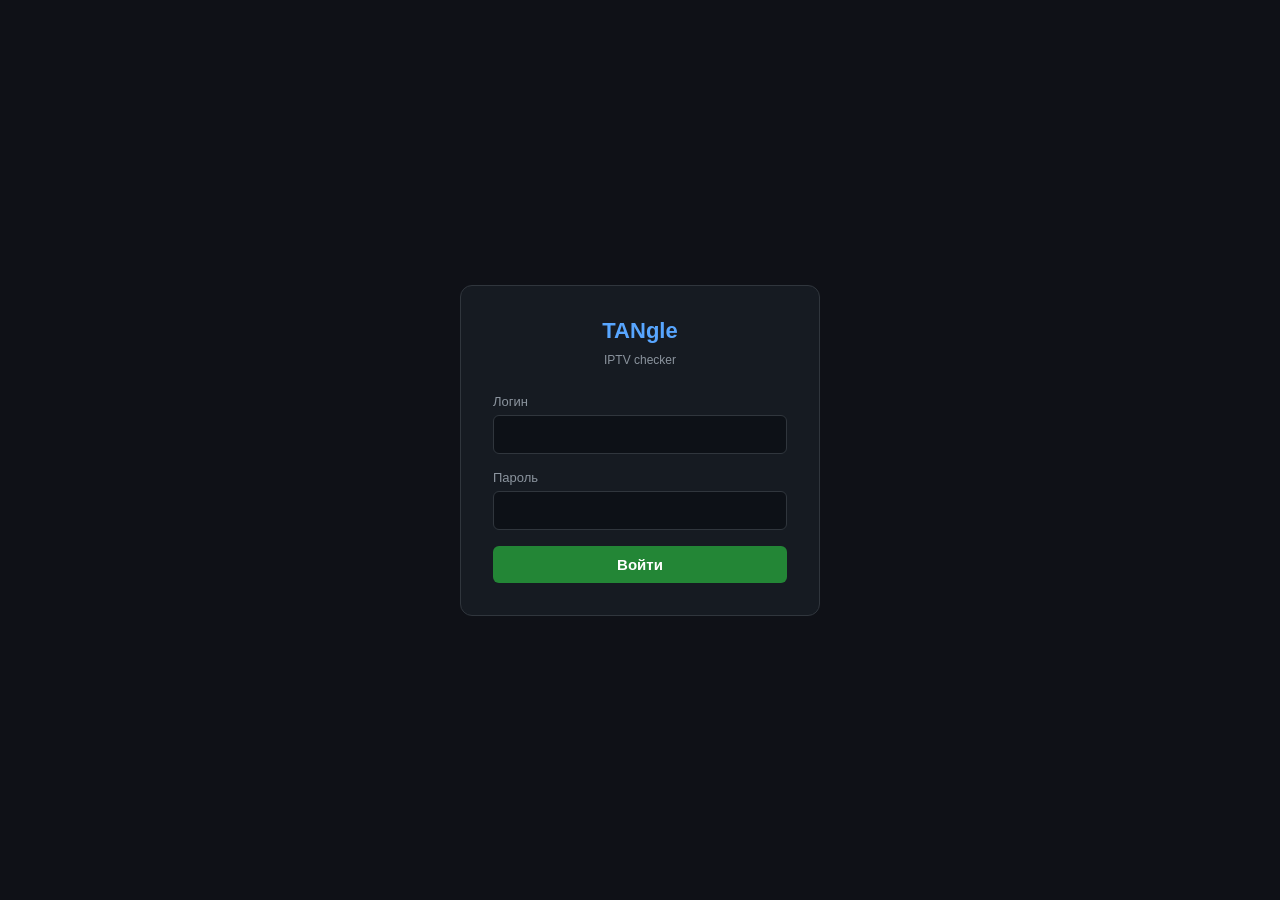
==== static/login.html @ e51e0ede "Initial release: TANgle IPTV Checker - Web interface for checking IPTV playlists - EPG (Electronic P" ====
<!DOCTYPE html>
<html lang="ru">
<head>
    <meta charset="UTF-8">
    <meta name="viewport" content="width=device-width, initial-scale=1.0">
    <title>TANgle - Вход</title>
    <style>
        * { margin: 0; padding: 0; box-sizing: border-box; }
        body { font-family: -apple-system, BlinkMacSystemFont, 'Segoe UI', Roboto, sans-serif; background: #0f1117; color: #e1e4e8; min-height: 100vh; display: flex; align-items: center; justify-content: center; }
        .login-box { background: #161b22; border: 1px solid #30363d; border-radius: 12px; padding: 32px; width: 360px; }
        .login-box h1 { text-align: center; color: #58a6ff; margin-bottom: 24px; font-size: 22px; }
        .form-group { margin-bottom: 16px; }
        .form-group label { display: block; font-size: 13px; color: #8b949e; margin-bottom: 6px; }
        .form-group input { width: 100%; background: #0d1117; border: 1px solid #30363d; color: #e1e4e8; padding: 10px 14px; border-radius: 6px; font-size: 15px; }
        .form-group input:focus { border-color: #58a6ff; outline: none; }
        .btn { width: 100%; background: #238636; color: #fff; border: none; padding: 10px 16px; border-radius: 6px; cursor: pointer; font-size: 15px; font-weight: 600; }
        .btn:hover { background: #2ea043; }
        .error { background: #da363320; border: 1px solid #da3633; color: #f85149; padding: 10px; border-radius: 6px; margin-bottom: 16px; font-size: 14px; text-align: center; display: none; }
    </style>
</head>
<body>
    <div class="login-box">
        <h1>TANgle<br><span style="font-size:12px;color:#8b949e;font-weight:400;">IPTV checker</span></h1>
        <div class="error" id="error-msg">Неверный логин или пароль</div>
        <form onsubmit="doLogin(event)">
            <div class="form-group">
                <label>Логин</label>
                <input type="text" id="login" autocomplete="username" required>
            </div>
            <div class="form-group">
                <label>Пароль</label>
                <input type="password" id="password" autocomplete="current-password" required>
            </div>
            <button type="submit" class="btn">Войти</button>
        </form>
    </div>
    <script>
    async function doLogin(e) {
        e.preventDefault();
        document.getElementById('error-msg').style.display = 'none';
        const res = await fetch('/api/login', {
            method: 'POST',
            headers: {'Content-Type': 'application/json'},
            body: JSON.stringify({
                login: document.getElementById('login').value,
                password: document.getElementById('password').value
            })
        });
        if (res.ok) {
            window.location.href = '/';
        } else {
            document.getElementById('error-msg').style.display = 'block';
        }
    }
    </script>
</body>
</html>
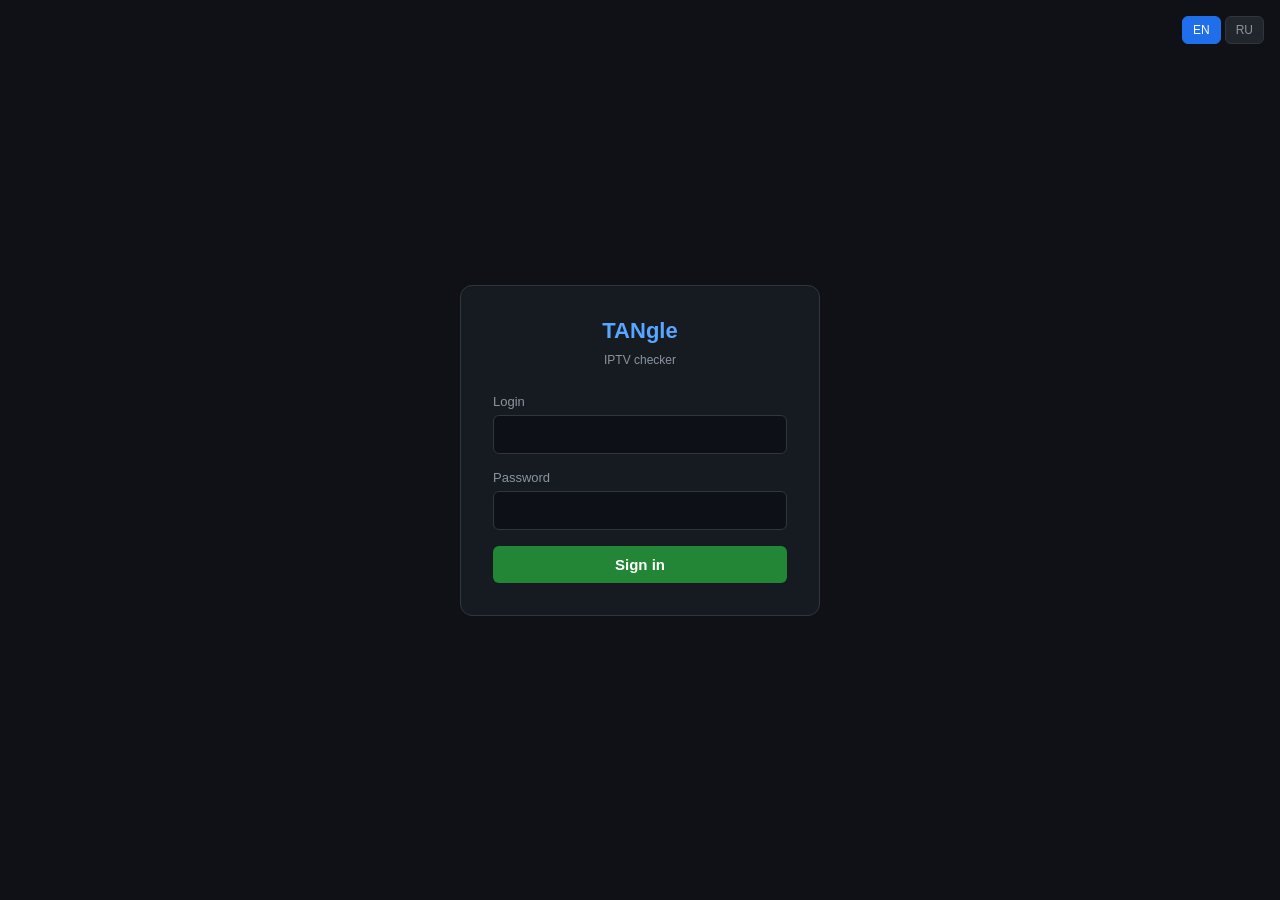
==== commit 354c94f4: "Add multilingual support (EN/RU) and UI improvements - Added translations.js with 100+ strings for E" ====
--- a/static/login.html
+++ b/static/login.html
@@ -1,9 +1,9 @@
 <!DOCTYPE html>
-<html lang="ru">
+<html lang="en">
 <head>
     <meta charset="UTF-8">
     <meta name="viewport" content="width=device-width, initial-scale=1.0">
-    <title>TANgle - Вход</title>
+    <title>TANgle - Login</title>
     <style>
         * { margin: 0; padding: 0; box-sizing: border-box; }
         body { font-family: -apple-system, BlinkMacSystemFont, 'Segoe UI', Roboto, sans-serif; background: #0f1117; color: #e1e4e8; min-height: 100vh; display: flex; align-items: center; justify-content: center; }
@@ -16,25 +16,51 @@
         .btn { width: 100%; background: #238636; color: #fff; border: none; padding: 10px 16px; border-radius: 6px; cursor: pointer; font-size: 15px; font-weight: 600; }
         .btn:hover { background: #2ea043; }
         .error { background: #da363320; border: 1px solid #da3633; color: #f85149; padding: 10px; border-radius: 6px; margin-bottom: 16px; font-size: 14px; text-align: center; display: none; }
+        .lang-switch { position: absolute; top: 16px; right: 16px; display: flex; gap: 4px; }
+        .lang-btn { background: #21262d; border: 1px solid #30363d; color: #8b949e; padding: 6px 10px; border-radius: 6px; cursor: pointer; font-size: 12px; }
+        .lang-btn.active { background: #1f6feb; color: #fff; border-color: #1f6feb; }
     </style>
 </head>
 <body>
+    <div class="lang-switch">
+        <button class="lang-btn active" onclick="setLoginLang('en')">EN</button>
+        <button class="lang-btn" onclick="setLoginLang('ru')">RU</button>
+    </div>
     <div class="login-box">
         <h1>TANgle<br><span style="font-size:12px;color:#8b949e;font-weight:400;">IPTV checker</span></h1>
-        <div class="error" id="error-msg">Неверный логин или пароль</div>
+        <div class="error" id="error-msg">Invalid login or password</div>
         <form onsubmit="doLogin(event)">
             <div class="form-group">
-                <label>Логин</label>
+                <label id="lbl-login">Login</label>
                 <input type="text" id="login" autocomplete="username" required>
             </div>
             <div class="form-group">
-                <label>Пароль</label>
+                <label id="lbl-password">Password</label>
                 <input type="password" id="password" autocomplete="current-password" required>
             </div>
-            <button type="submit" class="btn">Войти</button>
+            <button type="submit" class="btn" id="btn-submit">Sign in</button>
         </form>
     </div>
     <script>
+    const loginTranslations = {
+        ru: { login: 'Логин', password: 'Пароль', submit: 'Войти', error: 'Неверный логин или пароль' },
+        en: { login: 'Login', password: 'Password', submit: 'Sign in', error: 'Invalid login or password' }
+    };
+
+    function setLoginLang(lang) {
+        localStorage.setItem('lang', lang);
+        const tr = loginTranslations[lang];
+        document.getElementById('lbl-login').textContent = tr.login;
+        document.getElementById('lbl-password').textContent = tr.password;
+        document.getElementById('btn-submit').textContent = tr.submit;
+        document.getElementById('error-msg').textContent = tr.error;
+        document.querySelectorAll('.lang-btn').forEach(b => b.classList.remove('active'));
+        event.target.classList.add('active');
+    }
+
+    const savedLang = localStorage.getItem('lang') || 'en';
+    if (savedLang === 'ru') setLoginLang('ru');
+
     async function doLogin(e) {
         e.preventDefault();
         document.getElementById('error-msg').style.display = 'none';
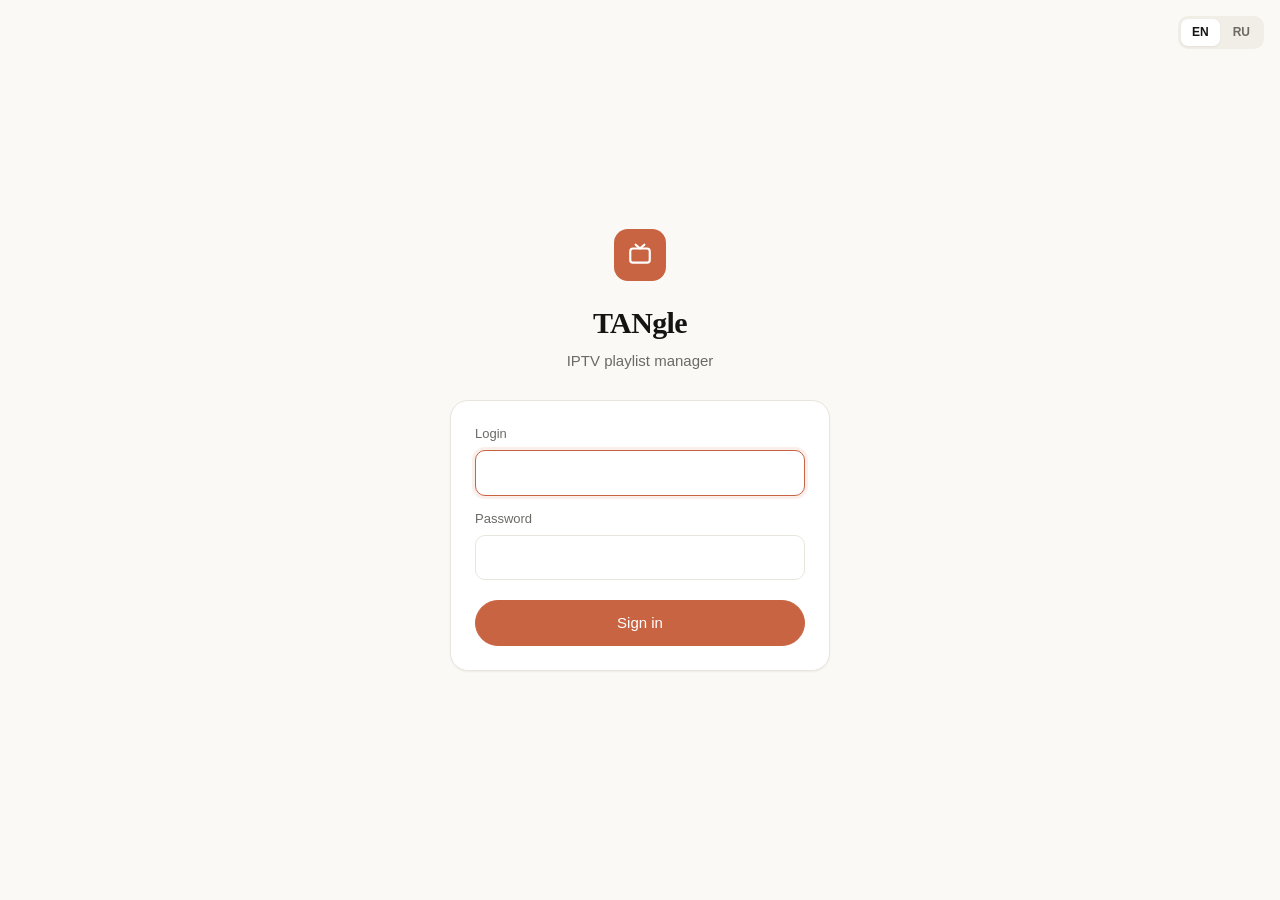
==== commit d1b4d546: "v2.1: Fix TV guide, secure API, new design, settings in .env - EPG: one source per channel, ids matc" ====
--- a/static/login.html
+++ b/static/login.html
@@ -1,81 +1,90 @@
 <!DOCTYPE html>
-<html lang="en">
+<html lang="ru" data-theme="auto">
 <head>
     <meta charset="UTF-8">
     <meta name="viewport" content="width=device-width, initial-scale=1.0">
-    <title>TANgle - Login</title>
+    <title>TANgle — Вход</title>
+    <script>try{document.documentElement.setAttribute('data-theme',localStorage.getItem('theme')||'auto')}catch(e){}</script>
+    <link rel="stylesheet" href="/static/theme.css">
     <style>
-        * { margin: 0; padding: 0; box-sizing: border-box; }
-        body { font-family: -apple-system, BlinkMacSystemFont, 'Segoe UI', Roboto, sans-serif; background: #0f1117; color: #e1e4e8; min-height: 100vh; display: flex; align-items: center; justify-content: center; }
-        .login-box { background: #161b22; border: 1px solid #30363d; border-radius: 12px; padding: 32px; width: 360px; }
-        .login-box h1 { text-align: center; color: #58a6ff; margin-bottom: 24px; font-size: 22px; }
-        .form-group { margin-bottom: 16px; }
-        .form-group label { display: block; font-size: 13px; color: #8b949e; margin-bottom: 6px; }
-        .form-group input { width: 100%; background: #0d1117; border: 1px solid #30363d; color: #e1e4e8; padding: 10px 14px; border-radius: 6px; font-size: 15px; }
-        .form-group input:focus { border-color: #58a6ff; outline: none; }
-        .btn { width: 100%; background: #238636; color: #fff; border: none; padding: 10px 16px; border-radius: 6px; cursor: pointer; font-size: 15px; font-weight: 600; }
-        .btn:hover { background: #2ea043; }
-        .error { background: #da363320; border: 1px solid #da3633; color: #f85149; padding: 10px; border-radius: 6px; margin-bottom: 16px; font-size: 14px; text-align: center; display: none; }
-        .lang-switch { position: absolute; top: 16px; right: 16px; display: flex; gap: 4px; }
-        .lang-btn { background: #21262d; border: 1px solid #30363d; color: #8b949e; padding: 6px 10px; border-radius: 6px; cursor: pointer; font-size: 12px; }
-        .lang-btn.active { background: #1f6feb; color: #fff; border-color: #1f6feb; }
+        body{display:flex;align-items:center;justify-content:center;padding:24px 16px}
+        .login{width:380px;max-width:100%;text-align:center}
+        .mark{width:52px;height:52px;border-radius:14px;background:var(--accent);color:var(--on-accent);display:grid;place-items:center;margin:0 auto 20px}
+        h1{font-family:var(--font-display);font-size:30px;font-weight:600;letter-spacing:-.02em}
+        .sub{color:var(--text-2);font-size:15px;margin:6px 0 28px}
+        .box{background:var(--surface);border:1px solid var(--line);border-radius:var(--r-xl);padding:24px;text-align:left;box-shadow:var(--shadow-sm)}
+        .form-group{margin-bottom:14px}
+        .form-group label{display:block;font-size:13px;color:var(--text-2);margin-bottom:6px}
+        .form-group input{width:100%;padding:11px 14px;font-size:15px}
+        .btn{width:100%;padding:11px;font-size:15px;margin-top:6px}
+        .error{background:var(--accent-soft);color:var(--red);padding:10px 12px;border-radius:var(--r-md);margin-bottom:14px;font-size:14px;display:none}
+        .lang-switch{position:fixed;top:16px;right:16px;display:flex;gap:2px;padding:3px;background:var(--fill);border-radius:10px}
+        .lang-btn{background:transparent;border:0;color:var(--text-2);padding:5px 11px;border-radius:7px;cursor:pointer;font:inherit;font-size:12px;font-weight:600}
+        .lang-btn.active{background:var(--surface);color:var(--text);box-shadow:var(--shadow-sm)}
     </style>
 </head>
 <body>
     <div class="lang-switch">
-        <button class="lang-btn active" onclick="setLoginLang('en')">EN</button>
-        <button class="lang-btn" onclick="setLoginLang('ru')">RU</button>
+        <button class="lang-btn" data-lang="en" onclick="setLoginLang('en')">EN</button>
+        <button class="lang-btn" data-lang="ru" onclick="setLoginLang('ru')">RU</button>
     </div>
-    <div class="login-box">
-        <h1>TANgle<br><span style="font-size:12px;color:#8b949e;font-weight:400;">IPTV checker</span></h1>
-        <div class="error" id="error-msg">Invalid login or password</div>
-        <form onsubmit="doLogin(event)">
-            <div class="form-group">
-                <label id="lbl-login">Login</label>
-                <input type="text" id="login" autocomplete="username" required>
-            </div>
-            <div class="form-group">
-                <label id="lbl-password">Password</label>
-                <input type="password" id="password" autocomplete="current-password" required>
-            </div>
-            <button type="submit" class="btn" id="btn-submit">Sign in</button>
-        </form>
-    </div>
+    <main class="login">
+        <div class="mark"><svg width="26" height="26" viewBox="0 0 24 24" fill="none" stroke="currentColor" stroke-width="2" stroke-linecap="round" stroke-linejoin="round"><rect x="3" y="6" width="18" height="13" rx="2.5"/><path d="M8 2.5l4 3.5 4-3.5"/></svg></div>
+        <h1>TANgle</h1>
+        <p class="sub" id="sub">IPTV Checker</p>
+        <div class="box">
+            <div class="error" id="error-msg"></div>
+            <form onsubmit="doLogin(event)">
+                <div class="form-group">
+                    <label id="lbl-login" for="login">Login</label>
+                    <input type="text" id="login" autocomplete="username" required autofocus>
+                </div>
+                <div class="form-group">
+                    <label id="lbl-password" for="password">Password</label>
+                    <input type="password" id="password" autocomplete="current-password" required>
+                </div>
+                <button type="submit" class="btn btn-primary" id="btn-submit">Sign in</button>
+            </form>
+        </div>
+    </main>
     <script>
     const loginTranslations = {
-        ru: { login: 'Логин', password: 'Пароль', submit: 'Войти', error: 'Неверный логин или пароль' },
-        en: { login: 'Login', password: 'Password', submit: 'Sign in', error: 'Invalid login or password' }
+        ru: { login: 'Логин', password: 'Пароль', submit: 'Войти', error: 'Неверный логин или пароль', sub: 'Управление IPTV-плейлистами' },
+        en: { login: 'Login', password: 'Password', submit: 'Sign in', error: 'Invalid login or password', sub: 'IPTV playlist manager' }
     };
-
     function setLoginLang(lang) {
-        localStorage.setItem('lang', lang);
+        try { localStorage.setItem('lang', lang); } catch (e) {}
         const tr = loginTranslations[lang];
+        document.documentElement.lang = lang;
         document.getElementById('lbl-login').textContent = tr.login;
         document.getElementById('lbl-password').textContent = tr.password;
         document.getElementById('btn-submit').textContent = tr.submit;
         document.getElementById('error-msg').textContent = tr.error;
-        document.querySelectorAll('.lang-btn').forEach(b => b.classList.remove('active'));
-        event.target.classList.add('active');
+        document.getElementById('sub').textContent = tr.sub;
+        document.querySelectorAll('.lang-btn').forEach(b => b.classList.toggle('active', b.dataset.lang === lang));
     }
-
-    const savedLang = localStorage.getItem('lang') || 'en';
-    if (savedLang === 'ru') setLoginLang('ru');
-
+    let savedLang = 'en';
+    try { savedLang = localStorage.getItem('lang') || 'en'; } catch (e) {}
+    setLoginLang(savedLang);
     async function doLogin(e) {
         e.preventDefault();
-        document.getElementById('error-msg').style.display = 'none';
-        const res = await fetch('/api/login', {
-            method: 'POST',
-            headers: {'Content-Type': 'application/json'},
-            body: JSON.stringify({
-                login: document.getElementById('login').value,
-                password: document.getElementById('password').value
-            })
-        });
-        if (res.ok) {
-            window.location.href = '/';
-        } else {
-            document.getElementById('error-msg').style.display = 'block';
+        const err = document.getElementById('error-msg');
+        const btn = document.getElementById('btn-submit');
+        err.style.display = 'none';
+        btn.disabled = true;
+        try {
+            const res = await fetch('/api/login', {
+                method: 'POST',
+                headers: {'Content-Type': 'application/json'},
+                body: JSON.stringify({
+                    login: document.getElementById('login').value,
+                    password: document.getElementById('password').value
+                })
+            });
+            if (res.ok) { window.location.href = '/'; return; }
+            err.style.display = 'block';
+        } finally {
+            btn.disabled = false;
         }
     }
     </script>
--- a/static/theme.css
+++ b/static/theme.css
@@ -0,0 +1,145 @@
+/* TANgle — общие стили и темы (index + login) */
+:root{
+    --font:-apple-system,BlinkMacSystemFont,"SF Pro Text","Segoe UI",Inter,Roboto,"Helvetica Neue",Arial,sans-serif;
+    --font-display:var(--font);
+    --font-mono:ui-monospace,"SF Mono",Menlo,Consolas,monospace;
+    --r-md:10px;--r-lg:14px;--r-xl:18px;
+}
+
+/* Светлая — Apple */
+:root[data-theme="light"]{
+    color-scheme:light;
+    --bg:#f5f5f7;--surface:#ffffff;--bar:rgba(255,255,255,.72);
+    --text:#1d1d1f;--text-2:#6e6e73;--text-3:#a1a1a6;
+    --line:#e5e5ea;--line-soft:#f0f0f3;--fill:#ececf0;--hover:#f7f7f9;--input:#ffffff;
+    --accent:#0071e3;--accent-hover:#0077ed;--accent-soft:rgba(0,113,227,.1);--on-accent:#fff;
+    --green:#1f9d55;--amber:#c27c0e;--red:#d70015;
+    --scrim:rgba(0,0,0,.25);
+    --shadow-sm:0 1px 2px rgba(0,0,0,.06),0 1px 1px rgba(0,0,0,.04);
+    --shadow-lg:0 12px 40px rgba(0,0,0,.12),0 2px 6px rgba(0,0,0,.05);
+}
+/* Тёмная — Apple */
+:root[data-theme="dark"]{
+    color-scheme:dark;
+    --bg:#000000;--surface:#1c1c1e;--bar:rgba(22,22,23,.72);
+    --text:#f5f5f7;--text-2:#a1a1a6;--text-3:#6e6e73;
+    --line:#2c2c2e;--line-soft:#242426;--fill:#2c2c2e;--hover:#232325;--input:#1c1c1e;
+    --accent:#0a84ff;--accent-hover:#409cff;--accent-soft:rgba(10,132,255,.16);--on-accent:#fff;
+    --green:#30d158;--amber:#ffb340;--red:#ff453a;
+    --scrim:rgba(0,0,0,.55);
+    --shadow-sm:0 1px 2px rgba(0,0,0,.5);
+    --shadow-lg:0 16px 48px rgba(0,0,0,.6);
+}
+/* Тёплая — Claude */
+:root[data-theme="warm"],:root[data-theme="auto"]{
+    color-scheme:light;
+    --font-display:"Iowan Old Style","Palatino Linotype",Palatino,Georgia,"Times New Roman",serif;
+    --bg:#faf9f5;--surface:#ffffff;--bar:rgba(250,249,245,.8);
+    --text:#141413;--text-2:#6b6a65;--text-3:#a3a19a;
+    --line:#e8e6dc;--line-soft:#f0eee6;--fill:#f0eee6;--hover:#faf9f5;--input:#ffffff;
+    --accent:#c96442;--accent-hover:#b85a3b;--accent-soft:rgba(201,100,66,.1);--on-accent:#fff;
+    --green:#3d8b5a;--amber:#b7791f;--red:#c0392b;
+    --scrim:rgba(20,20,19,.25);
+    --shadow-sm:0 1px 2px rgba(20,20,19,.06);
+    --shadow-lg:0 12px 40px rgba(20,20,19,.12),0 2px 6px rgba(20,20,19,.05);
+}
+/* Тёплая тёмная — Claude */
+:root[data-theme="warm-dark"]{
+    color-scheme:dark;
+    --font-display:"Iowan Old Style","Palatino Linotype",Palatino,Georgia,"Times New Roman",serif;
+    --bg:#262624;--surface:#30302e;--bar:rgba(38,38,36,.8);
+    --text:#f5f4ef;--text-2:#b4b2a7;--text-3:#7d7b73;
+    --line:#3e3e3a;--line-soft:#373734;--fill:#3a3a37;--hover:#353532;--input:#262624;
+    --accent:#d97757;--accent-hover:#e0866a;--accent-soft:rgba(217,119,87,.16);--on-accent:#fff;
+    --green:#6cbf84;--amber:#e0a84c;--red:#e5674f;
+    --scrim:rgba(0,0,0,.5);
+    --shadow-sm:0 1px 2px rgba(0,0,0,.3);
+    --shadow-lg:0 16px 48px rgba(0,0,0,.45);
+}
+/* Nord */
+:root[data-theme="nord"]{
+    color-scheme:dark;
+    --bg:#2e3440;--surface:#3b4252;--bar:rgba(46,52,64,.82);
+    --text:#eceff4;--text-2:#b9c0cf;--text-3:#7b88a1;
+    --line:#4c566a;--line-soft:#434c5e;--fill:#434c5e;--hover:#414a5b;--input:#2e3440;
+    --accent:#88c0d0;--accent-hover:#8fbcbb;--accent-soft:rgba(136,192,208,.16);--on-accent:#2e3440;
+    --green:#a3be8c;--amber:#ebcb8b;--red:#bf616a;
+    --scrim:rgba(0,0,0,.5);
+    --shadow-sm:0 1px 2px rgba(0,0,0,.25);
+    --shadow-lg:0 16px 48px rgba(0,0,0,.4);
+}
+/* Forest */
+:root[data-theme="forest"]{
+    color-scheme:dark;
+    --font-display:"Iowan Old Style","Palatino Linotype",Palatino,Georgia,"Times New Roman",serif;
+    --bg:#1a211d;--surface:#222b26;--bar:rgba(26,33,29,.82);
+    --text:#e8ede6;--text-2:#a9b5a8;--text-3:#6f7d70;
+    --line:#334037;--line-soft:#2a352f;--fill:#2e3a33;--hover:#28322c;--input:#1a211d;
+    --accent:#8fbf7f;--accent-hover:#a2cc93;--accent-soft:rgba(143,191,127,.15);--on-accent:#14200f;
+    --green:#8fbf7f;--amber:#d9b45a;--red:#d9735f;
+    --scrim:rgba(0,0,0,.5);
+    --shadow-sm:0 1px 2px rgba(0,0,0,.3);
+    --shadow-lg:0 16px 48px rgba(0,0,0,.45);
+}
+/* Авто — тёплая тема, следует системной светлой/тёмной */
+@media (prefers-color-scheme:dark){
+    :root[data-theme="auto"]{
+        color-scheme:dark;
+        --bg:#262624;--surface:#30302e;--bar:rgba(38,38,36,.8);
+        --text:#f5f4ef;--text-2:#b4b2a7;--text-3:#7d7b73;
+        --line:#3e3e3a;--line-soft:#373734;--fill:#3a3a37;--hover:#353532;--input:#262624;
+        --accent:#d97757;--accent-hover:#e0866a;--accent-soft:rgba(217,119,87,.16);--on-accent:#fff;
+        --green:#6cbf84;--amber:#e0a84c;--red:#e5674f;
+        --scrim:rgba(0,0,0,.5);
+        --shadow-sm:0 1px 2px rgba(0,0,0,.3);
+        --shadow-lg:0 16px 48px rgba(0,0,0,.45);
+    }
+}
+
+*{margin:0;padding:0;box-sizing:border-box}
+html{-webkit-text-size-adjust:100%}
+body{font-family:var(--font);font-size:14px;line-height:1.45;color:var(--text);background:var(--bg);min-height:100vh;-webkit-font-smoothing:antialiased;-moz-osx-font-smoothing:grayscale;overflow-x:hidden}
+::selection{background:var(--accent-soft)}
+a{color:var(--accent)}
+
+/* Buttons */
+.btn{display:inline-flex;align-items:center;justify-content:center;gap:6px;background:var(--surface);border:1px solid var(--line);color:var(--text);padding:8px 16px;border-radius:999px;font:inherit;font-size:14px;font-weight:500;cursor:pointer;white-space:nowrap;transition:background .15s,border-color .15s,color .15s,transform .05s}
+.btn:hover{background:var(--hover)}
+.btn:active{transform:scale(.98)}
+.btn:disabled{opacity:.45;cursor:not-allowed;transform:none}
+.btn-primary{background:var(--accent);border-color:var(--accent);color:var(--on-accent)}
+.btn-primary:hover{background:var(--accent-hover);border-color:var(--accent-hover)}
+.btn-secondary{background:transparent}
+.btn-secondary.on{background:var(--fill)}
+.btn-danger{background:transparent;color:var(--red)}
+.btn-danger:hover{background:var(--accent-soft)}
+.btn-small{padding:6px 13px;font-size:13px}
+.icon-btn{display:inline-grid;place-items:center;min-width:34px;height:34px;padding:0 8px;background:transparent;border:0;border-radius:9px;color:var(--text-2);font:inherit;font-size:12px;font-weight:600;cursor:pointer;transition:background .15s,color .15s}
+.icon-btn:hover{background:var(--fill);color:var(--text)}
+.icon-btn.sm{min-width:30px;height:30px}
+.icon-btn.danger:hover{color:var(--red)}
+
+/* Inputs */
+input[type=text],input[type=password],input[type=number],input[type=url],input[type=date],select{background:var(--input);border:1px solid var(--line);color:var(--text);padding:9px 12px;border-radius:var(--r-md);font:inherit;font-size:14px;outline:none;transition:border-color .15s,box-shadow .15s}
+input:focus,select:focus{border-color:var(--accent);box-shadow:0 0 0 3px var(--accent-soft)}
+input[readonly]{color:var(--text-2);background:var(--fill)}
+select{-webkit-appearance:none;appearance:none;padding-right:32px;background-image:url("data:image/svg+xml,%3Csvg xmlns='http://www.w3.org/2000/svg' width='12' height='12' viewBox='0 0 24 24' fill='none' stroke='%23888' stroke-width='2.5' stroke-linecap='round' stroke-linejoin='round'%3E%3Cpath d='M6 9l6 6 6-6'/%3E%3C/svg%3E");background-repeat:no-repeat;background-position:right 11px center}
+input[type=checkbox]{width:17px;height:17px;accent-color:var(--accent);cursor:pointer}
+
+/* iOS-style switch */
+.toggle{position:relative;width:38px;height:22px;display:inline-block;flex-shrink:0}
+.toggle input{opacity:0;width:0;height:0}
+.toggle .slider{position:absolute;inset:0;background:var(--fill);border-radius:999px;cursor:pointer;transition:background .2s}
+.toggle .slider::before{content:'';position:absolute;width:18px;height:18px;left:2px;top:2px;background:#fff;border-radius:50%;box-shadow:0 1px 3px rgba(0,0,0,.25);transition:transform .2s}
+.toggle input:checked+.slider{background:var(--green)}
+.toggle input:checked+.slider::before{transform:translateX(16px)}
+.toggle.auto-off{opacity:.45}
+.toggle.auto-off .slider{cursor:not-allowed}
+
+/* Toast */
+.toast{position:fixed;bottom:24px;left:50%;transform:translateX(-50%);background:var(--text);color:var(--bg);border-radius:999px;padding:10px 20px;font-size:14px;font-weight:500;z-index:200;box-shadow:var(--shadow-lg);animation:toastIn .2s;max-width:calc(100vw - 32px);text-align:center}
+.toast.error{background:var(--red);color:#fff}
+
+@keyframes fade{from{opacity:0}to{opacity:1}}
+@keyframes pop{from{opacity:0;transform:scale(.97) translateY(4px)}to{opacity:1;transform:none}}
+@keyframes toastIn{from{opacity:0;transform:translate(-50%,8px)}to{opacity:1;transform:translate(-50%,0)}}
